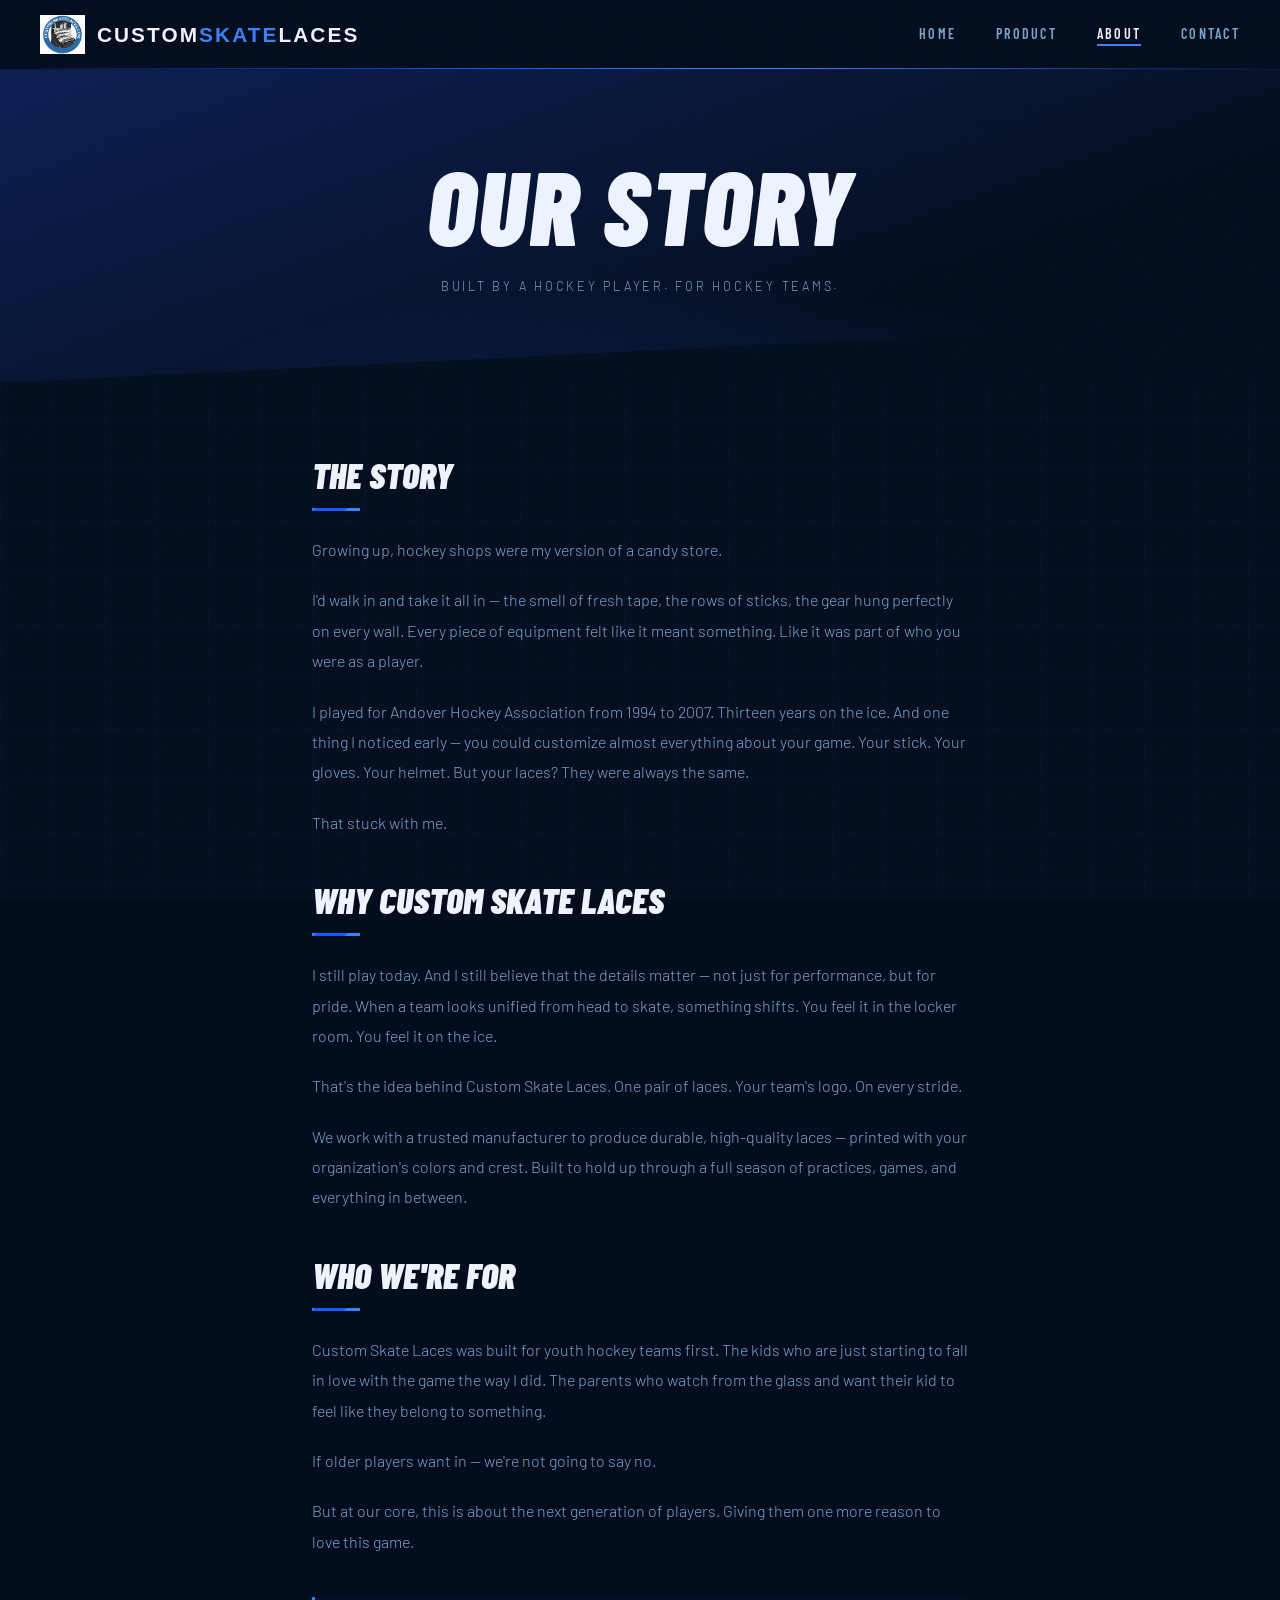
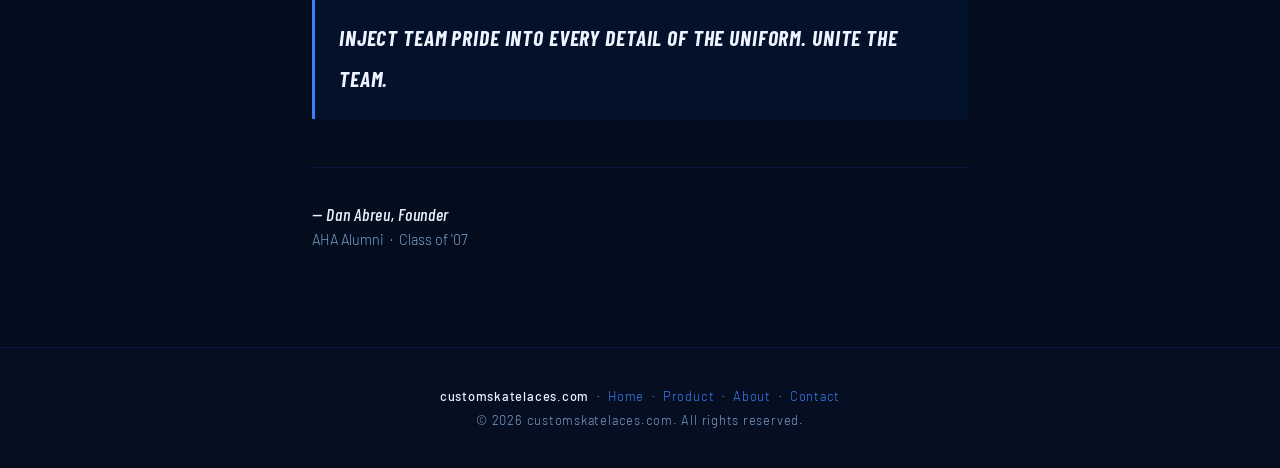
==== about.html @ 65c0931f "Add files via upload" ====
<!DOCTYPE html>
<html lang="en">
<head>
  <meta charset="UTF-8" />
  <meta name="viewport" content="width=device-width, initial-scale=1.0" />
  <title>About — customskatelaces.com</title>
  <meta name="description" content="The story behind Custom Skate Laces — built by a hockey player, for hockey teams." />
  <link rel="stylesheet" href="styles.css" />
  <style>
    .about-section {
      position: relative;
      z-index: 1;
      max-width: 720px;
      margin: 4.5rem auto 6rem;
      padding: 0 2rem;
    }
    .about-section h2 {
      font-family: 'Barlow Condensed', sans-serif;
      font-weight: 900;
      font-style: italic;
      font-size: 2.25rem;
      text-transform: uppercase;
      margin: 2.5rem 0 0.75rem;
      color: var(--white);
    }
    .about-section p {
      font-size: 1rem;
      color: var(--muted);
      line-height: 1.9;
      margin-bottom: 1.25rem;
    }
    .about-divider {
      width: 48px;
      height: 3px;
      background: var(--electric);
      margin: 0.5rem 0 1.5rem;
    }
    .about-mission {
      border-left: 3px solid var(--electric);
      padding: 1.25rem 1.5rem;
      margin: 2.5rem 0;
      background: rgba(21,87,255,0.06);
    }
    .about-mission p {
      font-family: 'Barlow Condensed', sans-serif;
      font-weight: 700;
      font-style: italic;
      font-size: 1.35rem;
      text-transform: uppercase;
      color: var(--white);
      margin: 0;
      letter-spacing: 0.04em;
    }
    .about-signature {
      margin-top: 3rem;
      padding-top: 2rem;
      border-top: 1px solid rgba(21,87,255,0.15);
    }
    .about-signature p {
      font-size: 0.9rem;
      color: var(--muted);
      margin: 0;
      line-height: 1.6;
    }
    .about-signature strong {
      color: var(--white);
      font-family: 'Barlow Condensed', sans-serif;
      font-size: 1.1rem;
      font-weight: 700;
      font-style: italic;
      letter-spacing: 0.04em;
    }
  </style>
</head>
<body>
  <div class="bg-grid"></div>
  <div class="grain"></div>
  <header>
    <a href="index.html" class="logo-wrap">
      <img src="logo.png" alt="Custom Skate Laces" />
      <span class="logo-text">Custom<em>Skate</em>Laces</span>
    </a>
    <button class="hamburger" aria-label="Toggle menu" onclick="toggleNav()">
      <span></span><span></span><span></span>
    </button>
    <nav id="main-nav">
      <a href="index.html">Home</a>
      <a href="product.html">Product</a>
      <a href="about.html" class="active">About</a>
      <a href="contact.html">Contact</a>
    </nav>
  </header>
  <main>
    <div class="page-hero">
      <h1>Our Story</h1>
      <p>Built by a hockey player. For hockey teams.</p>
    </div>
    <section class="about-section">
      <h2>The Story</h2>
      <div class="about-divider"></div>
      <p>Growing up, hockey shops were my version of a candy store.</p>
      <p>I'd walk in and take it all in — the smell of fresh tape, the rows of sticks, the gear hung perfectly on every wall. Every piece of equipment felt like it meant something. Like it was part of who you were as a player.</p>
      <p>I played for Andover Hockey Association from 1994 to 2007. Thirteen years on the ice. And one thing I noticed early — you could customize almost everything about your game. Your stick. Your gloves. Your helmet. But your laces? They were always the same.</p>
      <p>That stuck with me.</p>
      <h2>Why Custom Skate Laces</h2>
      <div class="about-divider"></div>
      <p>I still play today. And I still believe that the details matter — not just for performance, but for pride. When a team looks unified from head to skate, something shifts. You feel it in the locker room. You feel it on the ice.</p>
      <p>That's the idea behind Custom Skate Laces. One pair of laces. Your team's logo. On every stride.</p>
      <p>We work with a trusted manufacturer to produce durable, high-quality laces — printed with your organization's colors and crest. Built to hold up through a full season of practices, games, and everything in between.</p>
      <h2>Who We're For</h2>
      <div class="about-divider"></div>
      <p>Custom Skate Laces was built for youth hockey teams first. The kids who are just starting to fall in love with the game the way I did. The parents who watch from the glass and want their kid to feel like they belong to something.</p>
      <p>If older players want in — we're not going to say no.</p>
      <p>But at our core, this is about the next generation of players. Giving them one more reason to love this game.</p>
      <div class="about-mission">
        <p>Inject team pride into every detail of the uniform. Unite the team.</p>
      </div>
      <div class="about-signature">
        <p><strong>— Dan Abreu, Founder</strong></p>
        <p>AHA Alumni &nbsp;·&nbsp; Class of '07</p>
      </div>
    </section>
  </main>
  <footer>
    <p><strong>customskatelaces.com</strong> &nbsp;·&nbsp; <a href="index.html">Home</a> &nbsp;·&nbsp; <a href="product.html">Product</a> &nbsp;·&nbsp; <a href="about.html">About</a> &nbsp;·&nbsp; <a href="contact.html">Contact</a></p>
    <p style="margin-top:0.5rem;">&copy; 2026 customskatelaces.com. All rights reserved.</p>
  </footer>
  <script>
    function toggleNav() {
      document.getElementById('main-nav').classList.toggle('open');
    }
  </script>
</body>
</html>
---- styles.css ----
@import url('https://fonts.googleapis.com/css2?family=Barlow+Condensed:ital,wght@0,400;0,600;0,700;0,900;1,700;1,900&family=Barlow:wght@300;400;500&display=swap');

*, *::before, *::after { box-sizing: border-box; margin: 0; padding: 0; }

:root {
  --navy:     #040d1e;
  --deep:     #060e22;
  --blue:     #1557ff;
  --electric: #3b82f6;
  --neon:     #60a5fa;
  --ice:      #bfdbfe;
  --white:    #eef4ff;
  --muted:    #7ba3cc;
}

html { scroll-behavior: smooth; }

body {
  font-family: 'Barlow', sans-serif;
  font-weight: 300;
  color: var(--white);
  background: var(--navy);
  min-height: 100vh;
  display: flex;
  flex-direction: column;
}

/* ── ANIMATED GRID BACKGROUND ── */
.bg-grid {
  position: fixed;
  inset: 0;
  pointer-events: none;
  z-index: 0;
  background-image:
    linear-gradient(rgba(21,87,255,0.055) 1px, transparent 1px),
    linear-gradient(90deg, rgba(21,87,255,0.055) 1px, transparent 1px);
  background-size: 52px 52px;
  animation: gridMove 22s linear infinite;
}

@keyframes gridMove {
  0%   { background-position: 0 0; }
  100% { background-position: 52px 52px; }
}

/* ── GRAIN OVERLAY ── */
.grain {
  position: fixed;
  inset: 0;
  pointer-events: none;
  z-index: 998;
  opacity: 0.032;
  background-image: url("data:image/svg+xml,%3Csvg xmlns='http://www.w3.org/2000/svg' width='300' height='300'%3E%3Cfilter id='n'%3E%3CfeTurbulence type='fractalNoise' baseFrequency='0.85' numOctaves='4' stitchTiles='stitch'/%3E%3C/filter%3E%3Crect width='300' height='300' filter='url(%23n)'/%3E%3C/svg%3E");
  background-size: 200px 200px;
}

/* ── HEADER ── */
header {
  position: sticky;
  top: 0;
  z-index: 500;
  padding: 0 2.5rem;
  height: 70px;
  display: flex;
  align-items: center;
  justify-content: space-between;
  background: rgba(4, 13, 30, 0.82);
  backdrop-filter: blur(18px);
  -webkit-backdrop-filter: blur(18px);
  border-bottom: 1px solid rgba(21, 87, 255, 0.2);
}

header::after {
  content: '';
  position: absolute;
  bottom: 0; left: 0; right: 0;
  height: 1px;
  background: linear-gradient(90deg, transparent 0%, var(--blue) 40%, var(--electric) 60%, transparent 100%);
  animation: glow-line 4s ease-in-out infinite;
}

@keyframes glow-line {
  0%, 100% { opacity: 0.3; }
  50% { opacity: 1; }
}

.logo-wrap {
  display: flex;
  align-items: center;
  gap: 0.75rem;
  text-decoration: none;
  position: relative;
  z-index: 1;
}

.logo-wrap img {
  height: 40px;
  width: auto;
  object-fit: contain;
}

.logo-text {
  font-family: 'Anton', sans-serif;
  font-weight: 900;
  font-size: 1.3rem;
  letter-spacing: 0.1em;
  text-transform: uppercase;
  color: var(--white);
}

.logo-text em {
  font-style: normal;
  color: var(--electric);
}

nav { display: flex; gap: 2.5rem; align-items: center; }

nav a {
  text-decoration: none;
  color: var(--muted);
  font-family: 'Barlow Condensed', sans-serif;
  font-weight: 600;
  font-size: 0.88rem;
  letter-spacing: 0.16em;
  text-transform: uppercase;
  transition: color 0.2s;
  position: relative;
  padding-bottom: 2px;
}

nav a::after {
  content: '';
  position: absolute;
  bottom: -2px; left: 0;
  width: 0; height: 2px;
  background: var(--electric);
  transition: width 0.25s;
}

nav a:hover, nav a.active { color: var(--white); }
nav a:hover::after, nav a.active::after { width: 100%; }

.hamburger {
  display: none;
  flex-direction: column;
  gap: 5px;
  cursor: pointer;
  background: none;
  border: none;
  padding: 4px;
  z-index: 1;
}
.hamburger span { display: block; width: 22px; height: 2px; background: var(--white); transition: all 0.3s; }

/* ── BUTTONS ── */
.btn {
  display: inline-block;
  font-family: 'Barlow Condensed', sans-serif;
  font-weight: 700;
  font-size: 0.92rem;
  letter-spacing: 0.15em;
  text-transform: uppercase;
  text-decoration: none;
  cursor: pointer;
  border: none;
  padding: 0.9rem 2.4rem;
  transition: all 0.22s;
  clip-path: polygon(10px 0%, 100% 0%, calc(100% - 10px) 100%, 0% 100%);
}

.btn-primary {
  background: var(--blue);
  color: #fff;
}
.btn-primary:hover {
  background: var(--electric);
  transform: translateY(-3px);
  box-shadow: 0 14px 36px rgba(21,87,255,0.55), 0 0 80px rgba(21,87,255,0.15);
}

.btn-ghost {
  background: transparent;
  color: var(--white);
  outline: 1px solid rgba(255,255,255,0.28);
  outline-offset: -1px;
}
.btn-ghost:hover {
  outline-color: var(--electric);
  color: var(--electric);
  box-shadow: 0 0 28px rgba(59,130,246,0.18);
}

/* ── HERO ── */
.hero {
  position: relative;
  z-index: 1;
  min-height: 92vh;
  display: flex;
  flex-direction: column;
  align-items: center;
  justify-content: center;
  text-align: center;
  padding: 6rem 2rem 5rem;
  overflow: hidden;
}

/* Big radial glow blob */
.hero::before {
  content: '';
  position: absolute;
  top: -80px; left: 50%;
  transform: translateX(-50%);
  width: 1000px; height: 800px;
  background: radial-gradient(ellipse, rgba(21,87,255,0.2) 0%, rgba(21,87,255,0.04) 50%, transparent 70%);
  pointer-events: none;
  animation: breathe 6s ease-in-out infinite;
}

@keyframes breathe {
  0%, 100% { transform: translateX(-50%) scale(1); opacity: 1; }
  50% { transform: translateX(-50%) scale(1.08); opacity: 0.8; }
}

/* Diagonal slash at bottom */
.hero::after {
  content: '';
  position: absolute;
  bottom: -2px; left: 0; right: 0;
  height: 110px;
  background: var(--deep);
  clip-path: polygon(0 65%, 100% 0%, 100% 100%, 0% 100%);
  pointer-events: none;
  z-index: 2;
}

/* Floating diagonal lines */
.hero-lines {
  position: absolute;
  inset: 0;
  pointer-events: none;
  overflow: hidden;
}

.hero-lines::before,
.hero-lines::after {
  content: '';
  position: absolute;
  width: 1px;
  height: 140%;
  background: linear-gradient(180deg, transparent, rgba(21,87,255,0.3), transparent);
  animation: lineDrift 8s ease-in-out infinite;
}
.hero-lines::before { left: 22%; transform: rotate(-15deg); animation-delay: 0s; }
.hero-lines::after  { right: 22%; transform: rotate(15deg); animation-delay: -4s; }

@keyframes lineDrift {
  0%, 100% { opacity: 0.4; transform: rotate(-15deg) translateY(0); }
  50% { opacity: 0.8; transform: rotate(-15deg) translateY(-20px); }
}

.hero-tag {
  position: relative;
  z-index: 1;
  display: inline-flex;
  align-items: center;
  gap: 0.6rem;
  font-family: 'Barlow Condensed', sans-serif;
  font-size: 0.72rem;
  font-weight: 600;
  letter-spacing: 0.24em;
  text-transform: uppercase;
  color: var(--electric);
  border: 1px solid rgba(59,130,246,0.3);
  padding: 0.35rem 1.1rem;
  margin-bottom: 2rem;
  background: rgba(21,87,255,0.07);
  clip-path: polygon(7px 0%, 100% 0%, calc(100% - 7px) 100%, 0% 100%);
  animation: fadeUp 0.6s ease both;
}

.hero-tag .dot {
  width: 6px; height: 6px;
  background: var(--electric);
  border-radius: 50%;
  animation: pulse-dot 1.8s ease-in-out infinite;
}

@keyframes pulse-dot {
  0%, 100% { opacity: 1; transform: scale(1); box-shadow: 0 0 0 0 rgba(59,130,246,0.5); }
  50% { opacity: 0.6; transform: scale(0.7); box-shadow: 0 0 0 4px rgba(59,130,246,0); }
}

.hero h1 {
  position: relative;
  z-index: 1;
  font-family: 'Barlow Condensed', sans-serif;
  font-weight: 900;
  font-style: italic;
  font-size: clamp(5.5rem, 16vw, 12rem);
  line-height: 0.88;
  letter-spacing: -0.01em;
  text-transform: uppercase;
  animation: fadeUp 0.7s 0.1s ease both;
}

.hero h1 .line-outline {
  display: block;
  -webkit-text-stroke: 2px rgba(255,255,255,0.7);
  color: transparent;
}
.hero h1 .line-solid { display: block; color: var(--white); }
.hero h1 .line-blue {
  display: block;
  color: var(--electric);
  text-shadow: 0 0 80px rgba(59,130,246,0.6), 0 0 160px rgba(59,130,246,0.2);
}

.hero-sub {
  position: relative;
  z-index: 1;
  font-size: 1.05rem;
  color: var(--muted);
  max-width: 420px;
  line-height: 1.75;
  margin: 2rem auto 2.5rem;
  animation: fadeUp 0.7s 0.2s ease both;
}

.hero-actions {
  position: relative;
  z-index: 1;
  display: flex;
  gap: 1rem;
  justify-content: center;
  flex-wrap: wrap;
  animation: fadeUp 0.7s 0.3s ease both;
}

@keyframes fadeUp {
  from { opacity: 0; transform: translateY(20px); }
  to   { opacity: 1; transform: translateY(0); }
}

/* ── FEATURES ── */
.features {
  position: relative;
  z-index: 1;
  background: var(--deep);
  padding: 6rem 2rem 5rem;
}

.features-inner {
  max-width: 1040px;
  margin: 0 auto;
  display: grid;
  grid-template-columns: repeat(auto-fit, minmax(240px, 1fr));
  gap: 1px;
  border: 1px solid rgba(21,87,255,0.12);
}

.feature-card {
  background: rgba(255,255,255,0.018);
  padding: 2.5rem 2rem;
  position: relative;
  overflow: hidden;
  transition: background 0.3s;
}

.feature-card:hover { background: rgba(21,87,255,0.055); }

.feature-card::before {
  content: '';
  position: absolute;
  top: 0; left: 0;
  width: 0; height: 3px;
  background: linear-gradient(90deg, var(--blue), var(--electric));
  transition: width 0.4s ease;
}
.feature-card:hover::before { width: 100%; }

.feat-num {
  font-family: 'Barlow Condensed', sans-serif;
  font-weight: 900;
  font-size: 4rem;
  color: rgba(21,87,255,0.1);
  line-height: 1;
  margin-bottom: 0.25rem;
  transition: color 0.3s;
}
.feature-card:hover .feat-num { color: rgba(21,87,255,0.22); }

.feature-card h3 {
  font-family: 'Barlow Condensed', sans-serif;
  font-weight: 700;
  font-size: 1.2rem;
  letter-spacing: 0.08em;
  text-transform: uppercase;
  color: var(--white);
  margin-bottom: 0.6rem;
}

.feature-card p {
  font-size: 0.875rem;
  color: var(--muted);
  line-height: 1.65;
}

/* ── CTA BAND ── */
.cta-band {
  position: relative;
  z-index: 1;
  padding: 8rem 2rem;
  text-align: center;
  background: linear-gradient(145deg, #091840 0%, #040d1e 55%, #091840 100%);
  overflow: hidden;
}

.cta-band::before {
  content: '';
  position: absolute;
  inset: 0;
  background: radial-gradient(ellipse 80% 70% at 50% 110%, rgba(21,87,255,0.22) 0%, transparent 65%);
  pointer-events: none;
}

/* Giant watermark word */
.cta-band .wm {
  position: absolute;
  font-family: 'Barlow Condensed', sans-serif;
  font-weight: 900;
  font-style: italic;
  font-size: clamp(8rem, 22vw, 18rem);
  color: rgba(21,87,255,0.04);
  top: 50%; left: 50%;
  transform: translate(-50%, -50%);
  white-space: nowrap;
  pointer-events: none;
  letter-spacing: -0.02em;
  user-select: none;
}

.cta-band h2 {
  position: relative;
  z-index: 1;
  font-family: 'Barlow Condensed', sans-serif;
  font-weight: 900;
  font-style: italic;
  font-size: clamp(2.75rem, 7vw, 5.5rem);
  text-transform: uppercase;
  margin-bottom: 1rem;
}

.cta-band p {
  position: relative;
  z-index: 1;
  color: var(--muted);
  font-size: 1rem;
  margin-bottom: 2.5rem;
}

/* ── PAGE HERO (inner pages) ── */
.page-hero {
  position: relative;
  z-index: 1;
  background: linear-gradient(160deg, #0b1f55 0%, var(--navy) 70%);
  padding: 4.5rem 2rem 5.5rem;
  text-align: center;
  overflow: hidden;
}

.page-hero::before {
  content: '';
  position: absolute;
  inset: 0;
  background: radial-gradient(ellipse 60% 90% at 50% 130%, rgba(21,87,255,0.22) 0%, transparent 70%);
  pointer-events: none;
}

.page-hero::after {
  content: '';
  position: absolute;
  bottom: -2px; left: 0; right: 0;
  height: 80px;
  background: var(--navy);
  clip-path: polygon(0 100%, 100% 20%, 100% 100%);
}

.page-hero h1 {
  position: relative;
  z-index: 1;
  font-family: 'Barlow Condensed', sans-serif;
  font-weight: 900;
  font-style: italic;
  font-size: clamp(3rem, 9vw, 6.5rem);
  text-transform: uppercase;
  letter-spacing: 0.02em;
}

.page-hero p {
  position: relative;
  z-index: 1;
  color: var(--muted);
  font-size: 0.78rem;
  letter-spacing: 0.22em;
  text-transform: uppercase;
  margin-top: 0.75rem;
}

/* ── PRODUCT PAGE ── */
.product-section {
  position: relative;
  z-index: 1;
  max-width: 1060px;
  margin: 4.5rem auto;
  padding: 0 2rem;
  display: grid;
  grid-template-columns: 1fr 1fr;
  gap: 4rem;
  align-items: start;
}

.product-image-wrap {
  position: relative;
  background: linear-gradient(135deg, rgba(21,87,255,0.09) 0%, rgba(4,13,30,0.95) 100%);
  border: 1px solid rgba(21,87,255,0.2);
  aspect-ratio: 1;
  overflow: hidden;
  display: flex;
  align-items: center;
  justify-content: center;
}

/* Corner brackets */
.product-image-wrap::before {
  content: '';
  position: absolute;
  top: -1px; left: -1px;
  width: 44px; height: 44px;
  border-top: 3px solid var(--blue);
  border-left: 3px solid var(--blue);
  z-index: 2;
  pointer-events: none;
}

.corner-br {
  position: absolute;
  bottom: -1px; right: -1px;
  width: 44px; height: 44px;
  border-bottom: 3px solid var(--blue);
  border-right: 3px solid var(--blue);
  z-index: 2;
  pointer-events: none;
}

.product-image-wrap img {
  width: 100%;
  height: 100%;
  object-fit: cover;
  transition: transform 0.5s ease;
}
.product-image-wrap:hover img { transform: scale(1.05); }

.product-details { padding-top: 0.5rem; }

.product-badge {
  display: inline-flex;
  align-items: center;
  gap: 0.45rem;
  font-family: 'Barlow Condensed', sans-serif;
  font-size: 0.72rem;
  font-weight: 600;
  letter-spacing: 0.2em;
  text-transform: uppercase;
  color: var(--electric);
  background: rgba(21,87,255,0.1);
  border: 1px solid rgba(21,87,255,0.28);
  padding: 0.3rem 0.85rem;
  margin-bottom: 1.25rem;
  clip-path: polygon(6px 0%, 100% 0%, calc(100% - 6px) 100%, 0% 100%);
}

.badge-dot {
  width: 5px; height: 5px;
  background: var(--electric);
  border-radius: 50%;
  animation: pulse-dot 1.5s ease-in-out infinite;
}

.product-details h2 {
  font-family: 'Barlow Condensed', sans-serif;
  font-weight: 900;
  font-style: italic;
  font-size: 3.25rem;
  text-transform: uppercase;
  line-height: 1;
  margin-bottom: 1rem;
}

.product-price {
  font-family: 'Barlow Condensed', sans-serif;
  font-weight: 700;
  font-size: 2.75rem;
  color: var(--electric);
  text-shadow: 0 0 40px rgba(59,130,246,0.45);
  margin-bottom: 1.5rem;
}

.product-desc {
  font-size: 0.925rem;
  color: var(--muted);
  line-height: 1.82;
  margin-bottom: 2rem;
  border-left: 2px solid rgba(21,87,255,0.35);
  padding-left: 1.1rem;
}

.product-specs {
  list-style: none;
  margin-bottom: 2rem;
}

.product-specs li {
  display: flex;
  justify-content: space-between;
  font-size: 0.85rem;
  padding: 0.72rem 0;
  border-bottom: 1px solid rgba(21,87,255,0.1);
  color: var(--muted);
}

.product-specs li span:last-child { color: var(--white); font-weight: 500; }

.buy-btn {
  width: 100%;
  text-align: center;
  padding: 1.15rem;
  font-size: 1rem;
  clip-path: polygon(12px 0%, 100% 0%, calc(100% - 12px) 100%, 0% 100%);
}

/* ── ABOUT PAGE ── */
.about-section {
  position: relative;
  z-index: 1;
  max-width: 760px;
  margin: 5rem auto;
  padding: 0 2rem;
}

.about-section h2 {
  font-family: 'Barlow Condensed', sans-serif;
  font-weight: 900;
  font-style: italic;
  font-size: 2.75rem;
  text-transform: uppercase;
  margin-bottom: 0.75rem;
}

.about-divider {
  display: flex;
  align-items: center;
  gap: 0.75rem;
  margin-bottom: 2rem;
}
.about-divider::before {
  content: '';
  width: 48px; height: 3px;
  background: var(--blue);
  clip-path: polygon(4px 0%, 100% 0%, calc(100% - 4px) 100%, 0% 100%);
}
.about-divider::after {
  content: '';
  flex: 1; height: 1px;
  background: rgba(21,87,255,0.15);
}

.about-section p {
  font-size: 1rem;
  color: var(--muted);
  line-height: 1.9;
  margin-bottom: 1.5rem;
}

.about-section p strong { color: var(--white); font-weight: 500; }

.about-callout {
  background: linear-gradient(135deg, rgba(21,87,255,0.1) 0%, rgba(4,13,30,0.6) 100%);
  border: 1px solid rgba(21,87,255,0.22);
  padding: 2.5rem;
  margin-top: 3rem;
  position: relative;
  overflow: hidden;
}

.about-callout::before {
  content: '';
  position: absolute;
  top: -1px; left: -1px;
  width: 50px; height: 50px;
  border-top: 3px solid var(--blue);
  border-left: 3px solid var(--blue);
}

.about-callout h3 {
  font-family: 'Barlow Condensed', sans-serif;
  font-weight: 700;
  font-style: italic;
  font-size: 2rem;
  text-transform: uppercase;
  letter-spacing: 0.04em;
  margin-bottom: 0.75rem;
}

.about-callout p { color: var(--muted); margin-bottom: 1.5rem; }

/* ── FOOTER ── */
footer {
  position: relative;
  z-index: 1;
  background: var(--deep);
  border-top: 1px solid rgba(21,87,255,0.14);
  color: var(--muted);
  text-align: center;
  padding: 2.5rem 2rem;
  font-size: 0.8rem;
  letter-spacing: 0.06em;
  margin-top: auto;
}

footer a { color: var(--electric); text-decoration: none; transition: color 0.2s; }
footer a:hover { color: var(--white); }
footer strong { color: var(--white); font-weight: 500; }

/* ── RESPONSIVE ── */
@media (max-width: 768px) {
  nav {
    display: none;
    position: absolute;
    top: 70px; left: 0; right: 0;
    background: rgba(4,13,30,0.97);
    backdrop-filter: blur(20px);
    flex-direction: column;
    padding: 2rem;
    gap: 1.5rem;
    border-bottom: 1px solid rgba(21,87,255,0.18);
  }
  nav.open { display: flex; }
  .hamburger { display: flex; }
  .product-section { grid-template-columns: 1fr; gap: 2.5rem; margin: 2rem auto; }
  .hero { min-height: 80vh; padding: 5rem 1.5rem 5rem; }
}
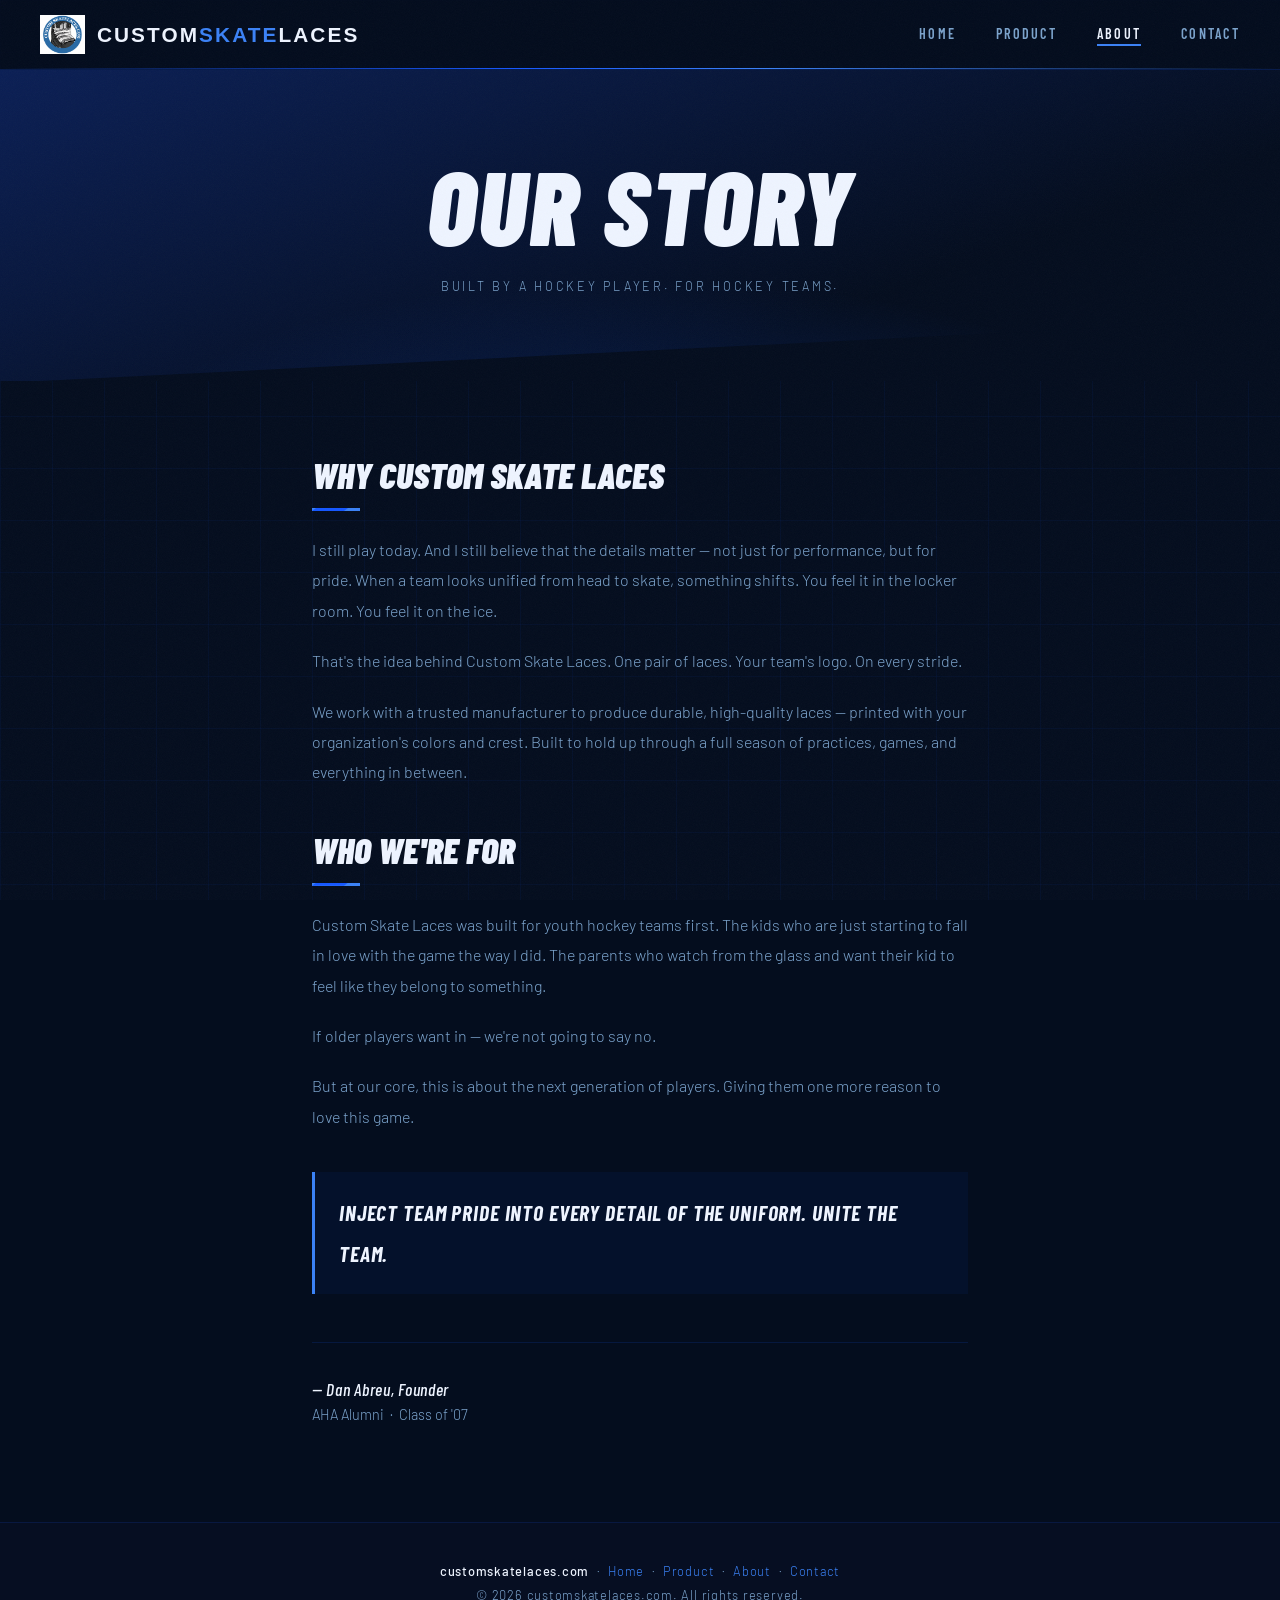
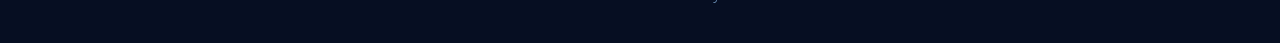
==== commit 74cae7e9: "Add homepage contact CTA, remove About page Story section" ====
--- a/about.html
+++ b/about.html
@@ -96,12 +96,6 @@
       <p>Built by a hockey player. For hockey teams.</p>
     </div>
     <section class="about-section">
-      <h2>The Story</h2>
-      <div class="about-divider"></div>
-      <p>Growing up, hockey shops were my version of a candy store.</p>
-      <p>I'd walk in and take it all in — the smell of fresh tape, the rows of sticks, the gear hung perfectly on every wall. Every piece of equipment felt like it meant something. Like it was part of who you were as a player.</p>
-      <p>I played for Andover Hockey Association from 1994 to 2007. Thirteen years on the ice. And one thing I noticed early — you could customize almost everything about your game. Your stick. Your gloves. Your helmet. But your laces? They were always the same.</p>
-      <p>That stuck with me.</p>
       <h2>Why Custom Skate Laces</h2>
       <div class="about-divider"></div>
       <p>I still play today. And I still believe that the details matter — not just for performance, but for pride. When a team looks unified from head to skate, something shifts. You feel it in the locker room. You feel it on the ice.</p>
--- a/styles.css
+++ b/styles.css
@@ -456,6 +456,50 @@
   color: var(--muted);
   font-size: 1rem;
   margin-bottom: 2.5rem;
+}
+
+/* ── CONTACT CTA ── */
+.contact-cta {
+  position: relative;
+  z-index: 1;
+  padding: 6rem 2rem 8rem;
+  text-align: center;
+}
+
+.contact-eyebrow {
+  font-family: 'Barlow Condensed', sans-serif;
+  font-weight: 700;
+  letter-spacing: 0.2em;
+  text-transform: uppercase;
+  font-size: 0.85rem;
+  color: var(--muted);
+  margin-bottom: 1.25rem;
+}
+
+.contact-link {
+  display: inline-block;
+  font-family: 'Barlow Condensed', sans-serif;
+  font-weight: 900;
+  font-style: italic;
+  text-transform: uppercase;
+  text-decoration: none;
+  font-size: clamp(2.5rem, 8vw, 5rem);
+  color: var(--white);
+  letter-spacing: 0.02em;
+  transition: color 0.25s, transform 0.25s;
+}
+
+.contact-link .arrow {
+  display: inline-block;
+  transition: transform 0.25s;
+}
+
+.contact-link:hover {
+  color: var(--electric);
+}
+
+.contact-link:hover .arrow {
+  transform: translateX(10px);
 }
 
 /* ── PAGE HERO (inner pages) ── */
